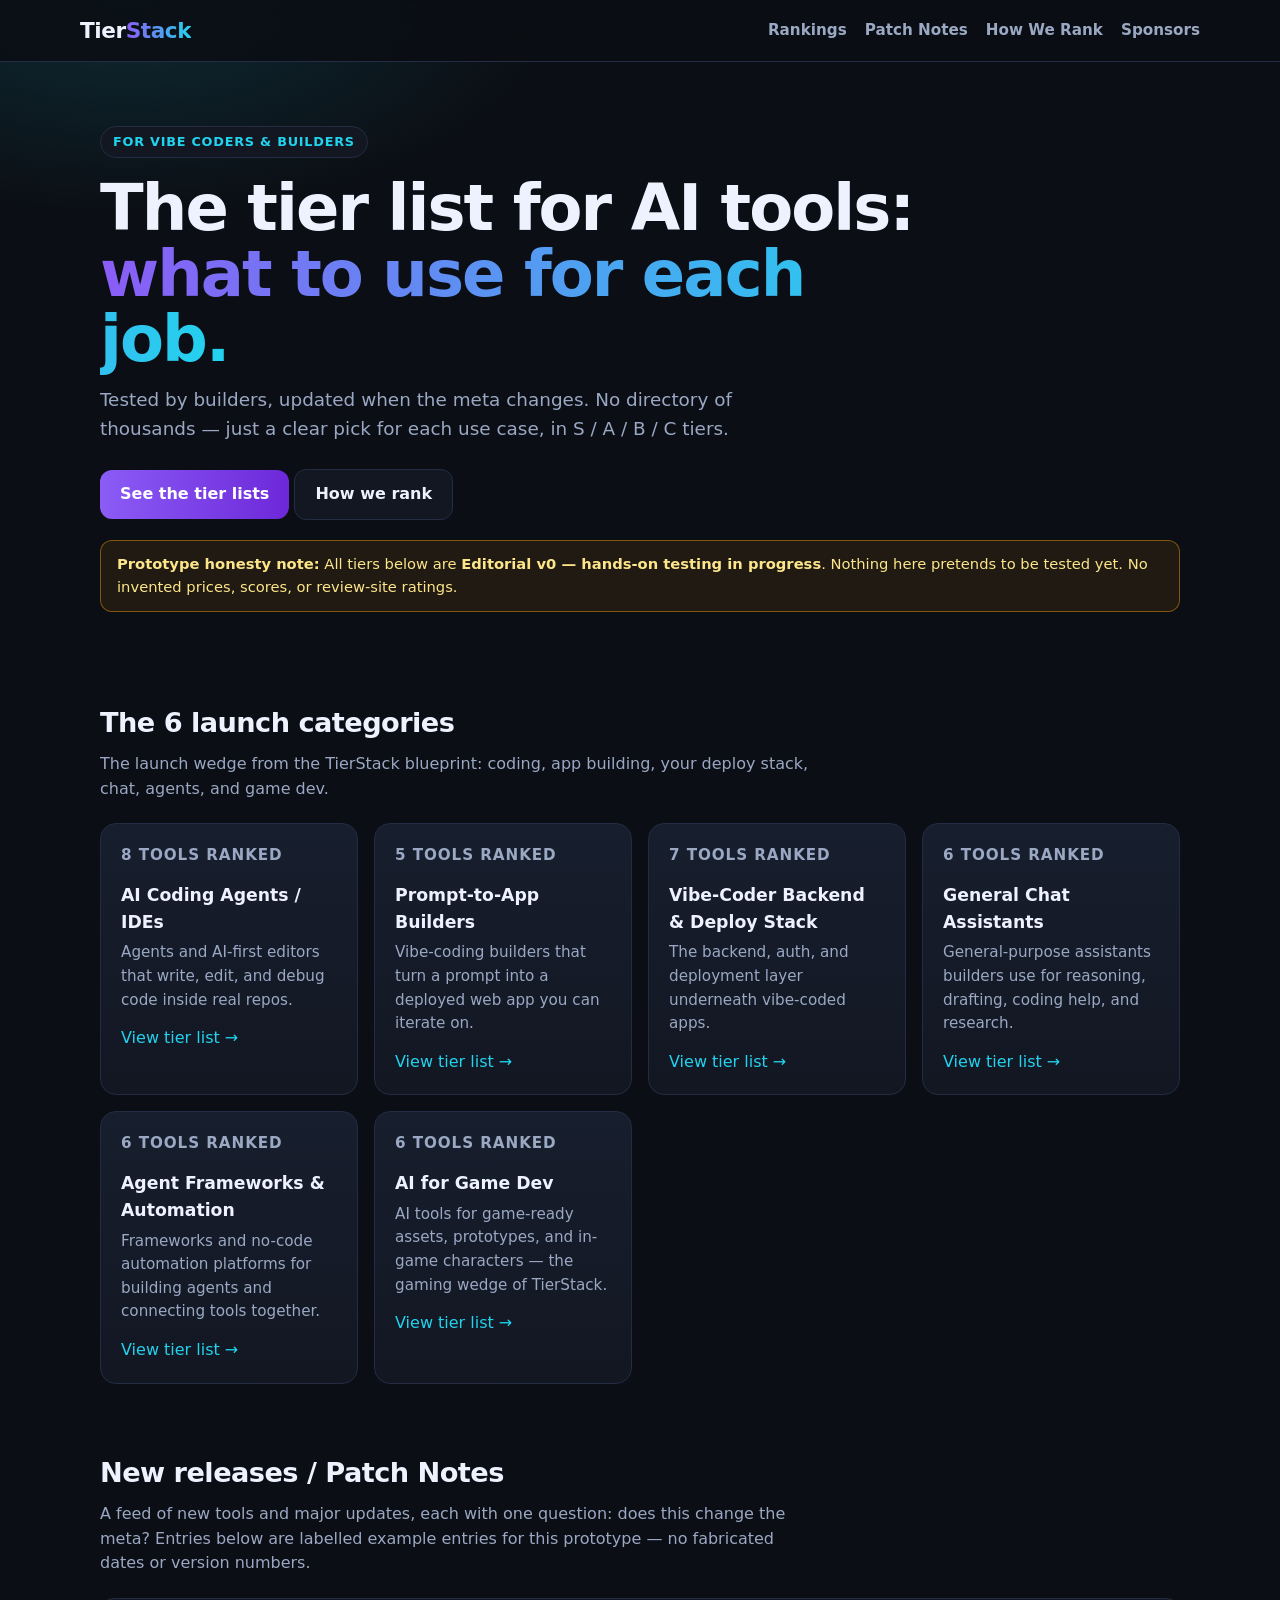
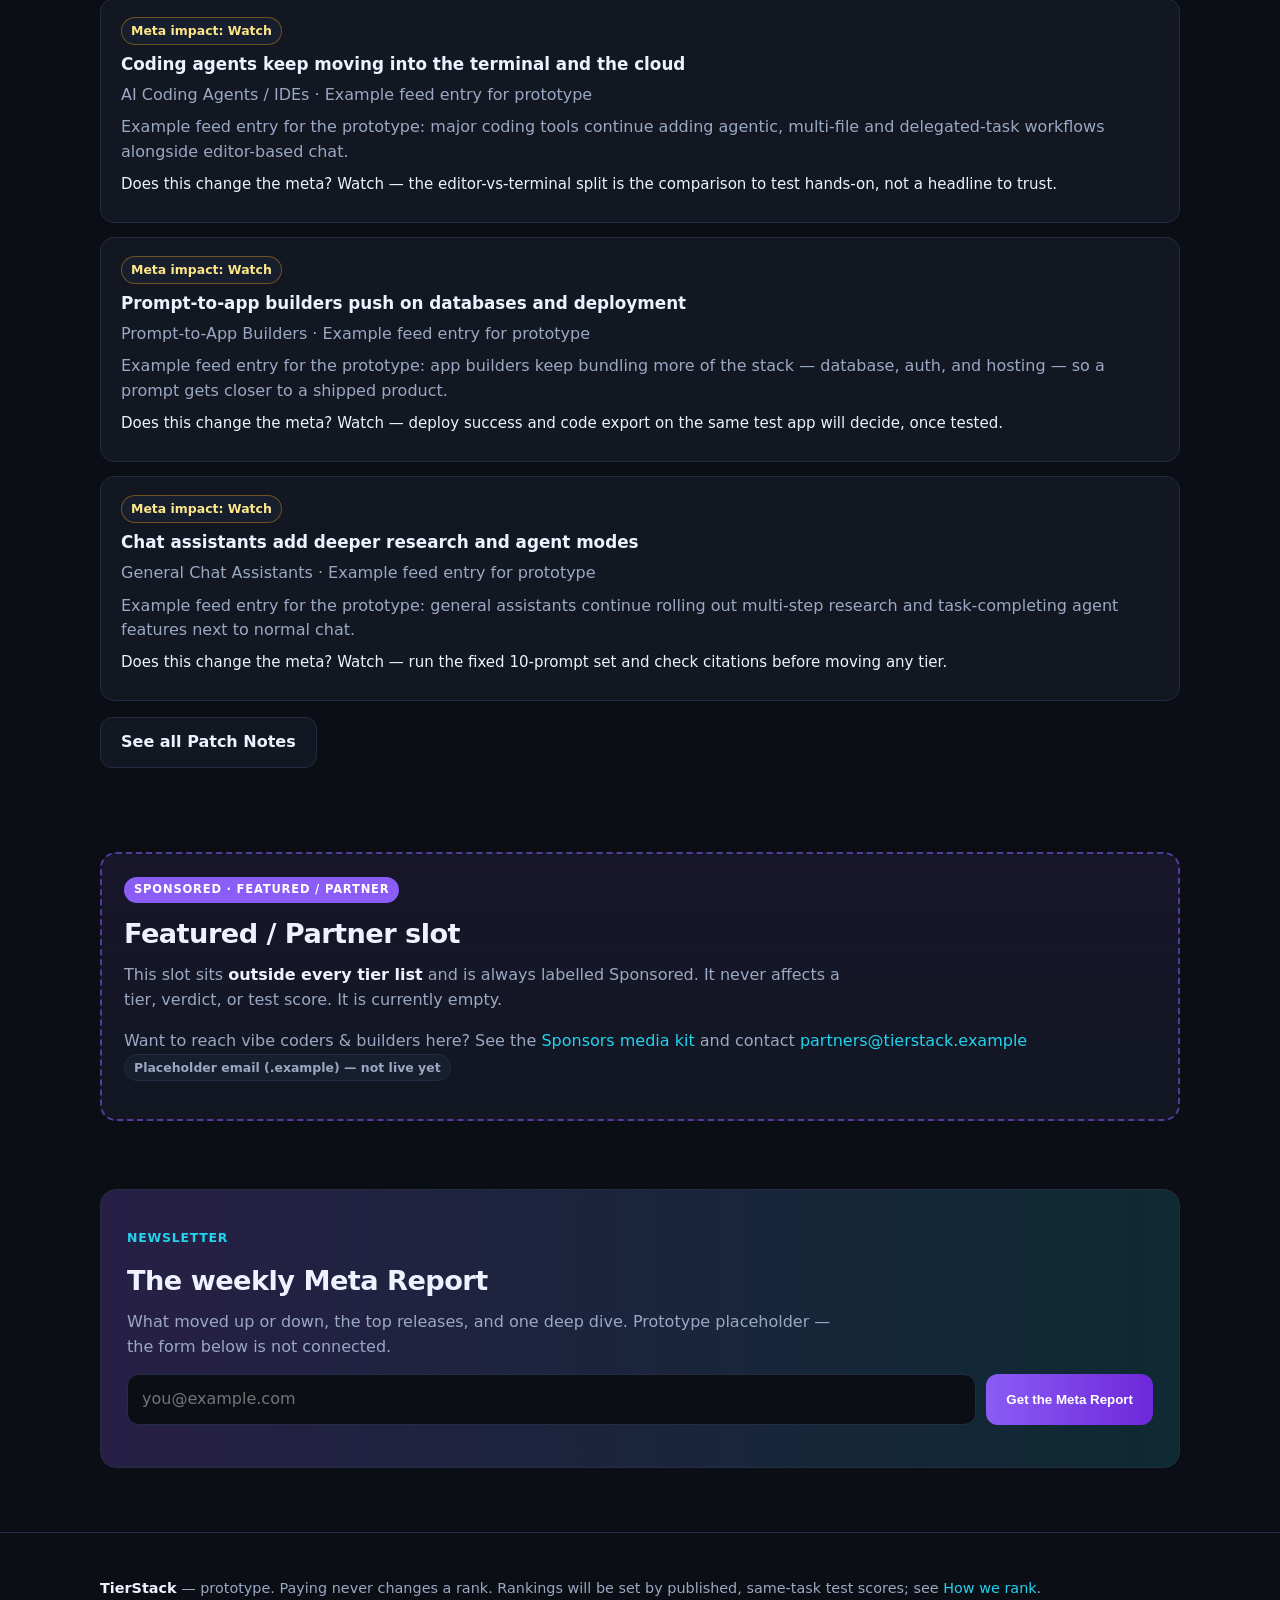
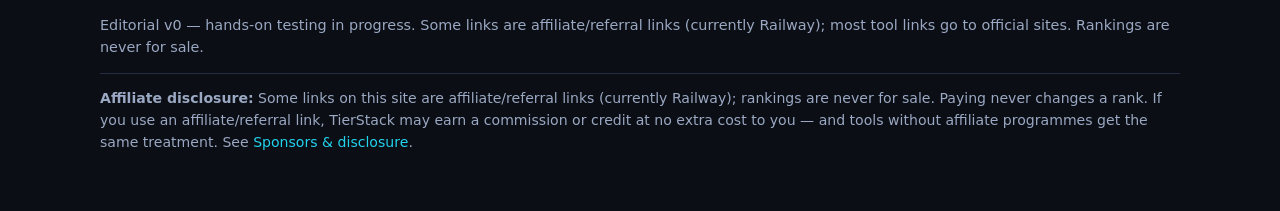
==== index.html @ 03f7ac64 "Publish TierStack site at repo root for GitHub Pages" ====
<!DOCTYPE html>
<html lang="en">
<head>
<meta charset="UTF-8">
<meta name="viewport" content="width=device-width, initial-scale=1.0">
<title>TierStack — The tier list for AI tools</title>
<meta name="description" content="The tier list for AI tools: what to use for each job, tested by builders, updated when the meta changes.">
<link rel="stylesheet" href="styles.css">
</head>
<body>
<header class="site"><div class="wrap nav">
  <a class="logo" href="index.html">Tier<span>Stack</span></a>
  <nav>
    <a href="rankings.html" >Rankings</a>
    <a href="releases.html">Patch Notes</a>
    <a href="how-we-rank.html">How We Rank</a>
    <a href="sponsors.html">Sponsors</a>
  </nav>
</div></header>

<main class="wrap">
  <section class="hero">
    <span class="eyebrow">For vibe coders &amp; builders</span>
    <h1>The tier list for AI tools: <em>what to use for each job.</em></h1>
    <p class="lead">Tested by builders, updated when the meta changes. No directory of thousands — just a clear pick for each use case, in S / A / B / C tiers.</p>
    <a class="btn primary" href="rankings.html">See the tier lists</a>
    <a class="btn ghost" href="how-we-rank.html">How we rank</a>
    <div class="notice"><strong>Prototype honesty note:</strong> All tiers below are <strong>Editorial v0 — hands-on testing in progress</strong>. Nothing here pretends to be tested yet. No invented prices, scores, or review-site ratings.</div>
  </section>

  <section id="categories">
    <h2>The 6 launch categories</h2>
    <p class="sub">The launch wedge from the TierStack blueprint: coding, app building, your deploy stack, chat, agents, and game dev.</p>
    <div class="grid" id="category-grid"></div>
  </section>

  <section id="new">
    <h2>New releases / Patch Notes</h2>
    <p class="sub">A feed of new tools and major updates, each with one question: does this change the meta? Entries below are labelled example entries for this prototype — no fabricated dates or version numbers.</p>
    <div class="feed" id="home-feed"></div>
    <p style="margin-top:16px"><a class="btn ghost" href="releases.html">See all Patch Notes</a></p>
  </section>

  <section id="featured-partner" aria-label="Featured partner">
    <div class="sponsor-slot">
      <span class="sponsor-label">Sponsored &middot; Featured / Partner</span>
      <h2>Featured / Partner slot</h2>
      <p class="sub" style="margin-bottom:12px">This slot sits <strong style="color:var(--text)">outside every tier list</strong> and is always labelled Sponsored. It never affects a tier, verdict, or test score. It is currently empty.</p>
      <p style="color:var(--muted)">Want to reach vibe coders &amp; builders here? See the <a href="sponsors.html">Sponsors media kit</a> and contact <a href="mailto:partners@tierstack.example">partners@tierstack.example</a> <span class="pill">Placeholder email (.example) &mdash; not live yet</span></p>
    </div>
  </section>
  <section>
    <div class="newsletter">
      <p class="kicker">Newsletter</p>
      <h2>The weekly Meta Report</h2>
      <p class="sub" style="margin-bottom:0">What moved up or down, the top releases, and one deep dive. Prototype placeholder — the form below is not connected.</p>
      <form class="newsletter-form">
        <input type="email" placeholder="you@example.com" aria-label="Email address" disabled>
        <button class="btn primary" type="submit">Get the Meta Report</button>
        <p class="form-msg" style="width:100%;color:var(--muted);margin:6px 0 0"></p>
      </form>
    </div>
  </section>
</main>

<footer class="site"><div class="wrap">
  <p><strong style="color:var(--text)">TierStack</strong> — prototype. Paying never changes a rank. Rankings will be set by published, same-task test scores; see <a href="how-we-rank.html">How we rank</a>.</p>
  <p>Editorial v0 — hands-on testing in progress. Some links are affiliate/referral links (currently Railway); most tool links go to official sites. Rankings are never for sale.</p>
  <p class="disclosure"><strong>Affiliate disclosure:</strong> Some links on this site are affiliate/referral links (currently Railway); rankings are never for sale. Paying never changes a rank. If you use an affiliate/referral link, TierStack may earn a commission or credit at no extra cost to you &mdash; and tools without affiliate programmes get the same treatment. See <a href="sponsors.html">Sponsors &amp; disclosure</a>.</p>
</div></footer>
<script src="data.js"></script>
<script src="app.js"></script>
</body>
</html>
---- styles.css ----
:root{
  --bg:#0b0e14; --panel:#121722; --panel2:#171e2d; --line:#232c42;
  --text:#eef2ff; --muted:#9aa8c3; --accent:#8b5cf6; --accent2:#22d3ee;
  --s:#f59e0b; --a:#a78bfa; --b:#38bdf8; --c:#64748b;
  --radius:16px;
}
*{box-sizing:border-box}
html{scroll-behavior:smooth}
body{margin:0;font-family:Inter,system-ui,-apple-system,"Segoe UI",Roboto,sans-serif;background:radial-gradient(1000px 500px at 80% -10%,rgba(139,92,246,.25),transparent 60%),radial-gradient(800px 400px at 10% 0,rgba(34,211,238,.14),transparent 55%),var(--bg);color:var(--text);line-height:1.55}
a{color:var(--accent2);text-decoration:none}
a:hover{text-decoration:underline}
.wrap{max-width:1120px;margin:0 auto;padding:0 20px}
header.site{position:sticky;top:0;z-index:20;background:rgba(11,14,20,.88);backdrop-filter:blur(10px);border-bottom:1px solid var(--line)}
.nav{display:flex;align-items:center;justify-content:space-between;gap:16px;padding:14px 0;flex-wrap:wrap}
.logo{font-weight:900;letter-spacing:-.02em;font-size:1.35rem;color:var(--text)}
.logo span{background:linear-gradient(90deg,var(--accent),var(--accent2));-webkit-background-clip:text;background-clip:text;color:transparent}
.nav nav{display:flex;gap:18px;flex-wrap:wrap}
.nav nav a{color:var(--muted);font-weight:600;font-size:.95rem}
.nav nav a:hover,.nav nav a.active{color:var(--text);text-decoration:none}
.hero{padding:64px 0 36px;text-align:left}
.eyebrow{display:inline-block;border:1px solid var(--line);background:var(--panel);color:var(--accent2);padding:5px 12px;border-radius:999px;font-size:.8rem;font-weight:700;letter-spacing:.06em;text-transform:uppercase}
.hero h1{font-size:clamp(2.2rem,5.5vw,4rem);line-height:1.02;letter-spacing:-.03em;margin:18px 0 14px;max-width:820px}
.hero h1 em{font-style:normal;background:linear-gradient(90deg,var(--accent),var(--accent2));-webkit-background-clip:text;background-clip:text;color:transparent}
.hero p.lead{color:var(--muted);font-size:1.15rem;max-width:680px;margin:0 0 26px}
.btn{display:inline-block;padding:12px 20px;border-radius:12px;font-weight:800;border:1px solid var(--line)}
.btn.primary{background:linear-gradient(90deg,var(--accent),#6d28d9);color:#fff;border:none}
.btn.ghost{background:var(--panel);color:var(--text)}
.btn:hover{text-decoration:none;filter:brightness(1.08)}
.notice{border:1px solid rgba(245,158,11,.45);background:rgba(245,158,11,.09);color:#fde68a;border-radius:12px;padding:12px 16px;font-size:.92rem;margin:20px 0}
section{padding:34px 0}
h2{font-size:1.7rem;letter-spacing:-.02em;margin:0 0 8px}
.sub{color:var(--muted);margin:0 0 22px;max-width:720px}
.grid{display:grid;grid-template-columns:repeat(auto-fit,minmax(240px,1fr));gap:16px}
.card{background:linear-gradient(180deg,var(--panel2),var(--panel));border:1px solid var(--line);border-radius:var(--radius);padding:20px}
.card h3{margin:0 0 6px;font-size:1.08rem}
.card p{color:var(--muted);margin:0 0 14px;font-size:.95rem}
.card .meta{font-size:.82rem;color:var(--muted)}
.tier-board{display:grid;gap:14px}
.tier-row{display:grid;grid-template-columns:64px 1fr;gap:14px;align-items:start}
.tier-badge{display:flex;align-items:center;justify-content:center;width:56px;height:56px;border-radius:14px;font-size:1.5rem;font-weight:900;color:#0b0e14}
.tier-S{background:var(--s)} .tier-A{background:var(--a)} .tier-B{background:var(--b)} .tier-C{background:var(--c);color:#fff}
.tier-tools{display:grid;grid-template-columns:repeat(auto-fit,minmax(230px,1fr));gap:12px}
.tool{background:var(--panel);border:1px solid var(--line);border-radius:14px;padding:16px}
.tool h4{margin:0 0 4px;font-size:1rem}
.tool h4 a{color:var(--text)}
.tool .best{color:var(--accent2);font-size:.85rem;font-weight:700;margin:0 0 6px}
.tool .verdict{color:var(--muted);font-size:.92rem;margin:0 0 12px}
.tool label{font-size:.82rem;color:var(--muted);display:flex;gap:6px;align-items:center;cursor:pointer}
.pill{display:inline-block;padding:3px 9px;border-radius:999px;border:1px solid var(--line);background:var(--panel2);color:var(--muted);font-size:.78rem;font-weight:700}
.pill.watch{color:#fde68a;border-color:rgba(245,158,11,.4)}
.tabs{display:flex;gap:10px;flex-wrap:wrap;margin:0 0 22px}
.tab{padding:9px 14px;border-radius:999px;border:1px solid var(--line);background:var(--panel);color:var(--muted);font-weight:700;cursor:pointer;font:inherit;font-size:.9rem}
.tab[aria-selected="true"]{background:linear-gradient(90deg,var(--accent),#6d28d9);color:#fff;border-color:transparent}
.feed{display:grid;gap:14px}
.feed-item{background:var(--panel);border:1px solid var(--line);border-radius:14px;padding:18px 20px}
.feed-item h3{margin:6px 0 6px;font-size:1.05rem}
.feed-item p{color:var(--muted);margin:0 0 8px}
.feed-item .take{color:var(--text);font-size:.94rem}
.compare-box{background:var(--panel);border:1px solid var(--line);border-radius:var(--radius);padding:20px;margin-top:22px;overflow-x:auto}
table.compare{width:100%;border-collapse:collapse;min-width:520px}
table.compare th,table.compare td{border-bottom:1px solid var(--line);padding:10px;text-align:left;vertical-align:top}
table.compare th{color:var(--muted);font-size:.85rem;text-transform:uppercase;letter-spacing:.05em}
.newsletter{background:linear-gradient(90deg,rgba(139,92,246,.22),rgba(34,211,238,.14));border:1px solid var(--line);border-radius:var(--radius);padding:26px}
.newsletter form{display:flex;gap:10px;flex-wrap:wrap;margin-top:14px}
.newsletter input{flex:1;min-width:220px;padding:12px 14px;border-radius:12px;border:1px solid var(--line);background:#0b0e14;color:var(--text);font:inherit}
.criteria{display:grid;grid-template-columns:repeat(auto-fit,minmax(260px,1fr));gap:16px}
.weight{font-size:2rem;font-weight:900;color:var(--accent2)}
footer.site{border-top:1px solid var(--line);padding:30px 0 44px;color:var(--muted);font-size:.9rem;margin-top:30px}
.kicker{color:var(--accent2);font-weight:800;letter-spacing:.06em;text-transform:uppercase;font-size:.78rem}
@media(max-width:640px){.tier-row{grid-template-columns:48px 1fr}.tier-badge{width:44px;height:44px;font-size:1.2rem}.hero{padding:42px 0 24px}}

.sponsor-slot{border:2px dashed rgba(139,92,246,.55);background:linear-gradient(180deg,rgba(139,92,246,.10),var(--panel));border-radius:var(--radius);padding:22px;position:relative}
.sponsor-label{display:inline-block;background:var(--accent);color:#fff;font-size:.72rem;font-weight:900;letter-spacing:.07em;text-transform:uppercase;padding:4px 10px;border-radius:999px;margin-bottom:10px}
.disclosure{border-top:1px solid var(--line);padding-top:14px;margin-top:14px;font-size:.88rem}
.table-wrap{overflow-x:auto}
table.kit{width:100%;border-collapse:collapse;min-width:520px}
table.kit th,table.kit td{border-bottom:1px solid var(--line);padding:10px;text-align:left;vertical-align:top}
table.kit th{color:var(--muted);font-size:.85rem;text-transform:uppercase;letter-spacing:.05em}
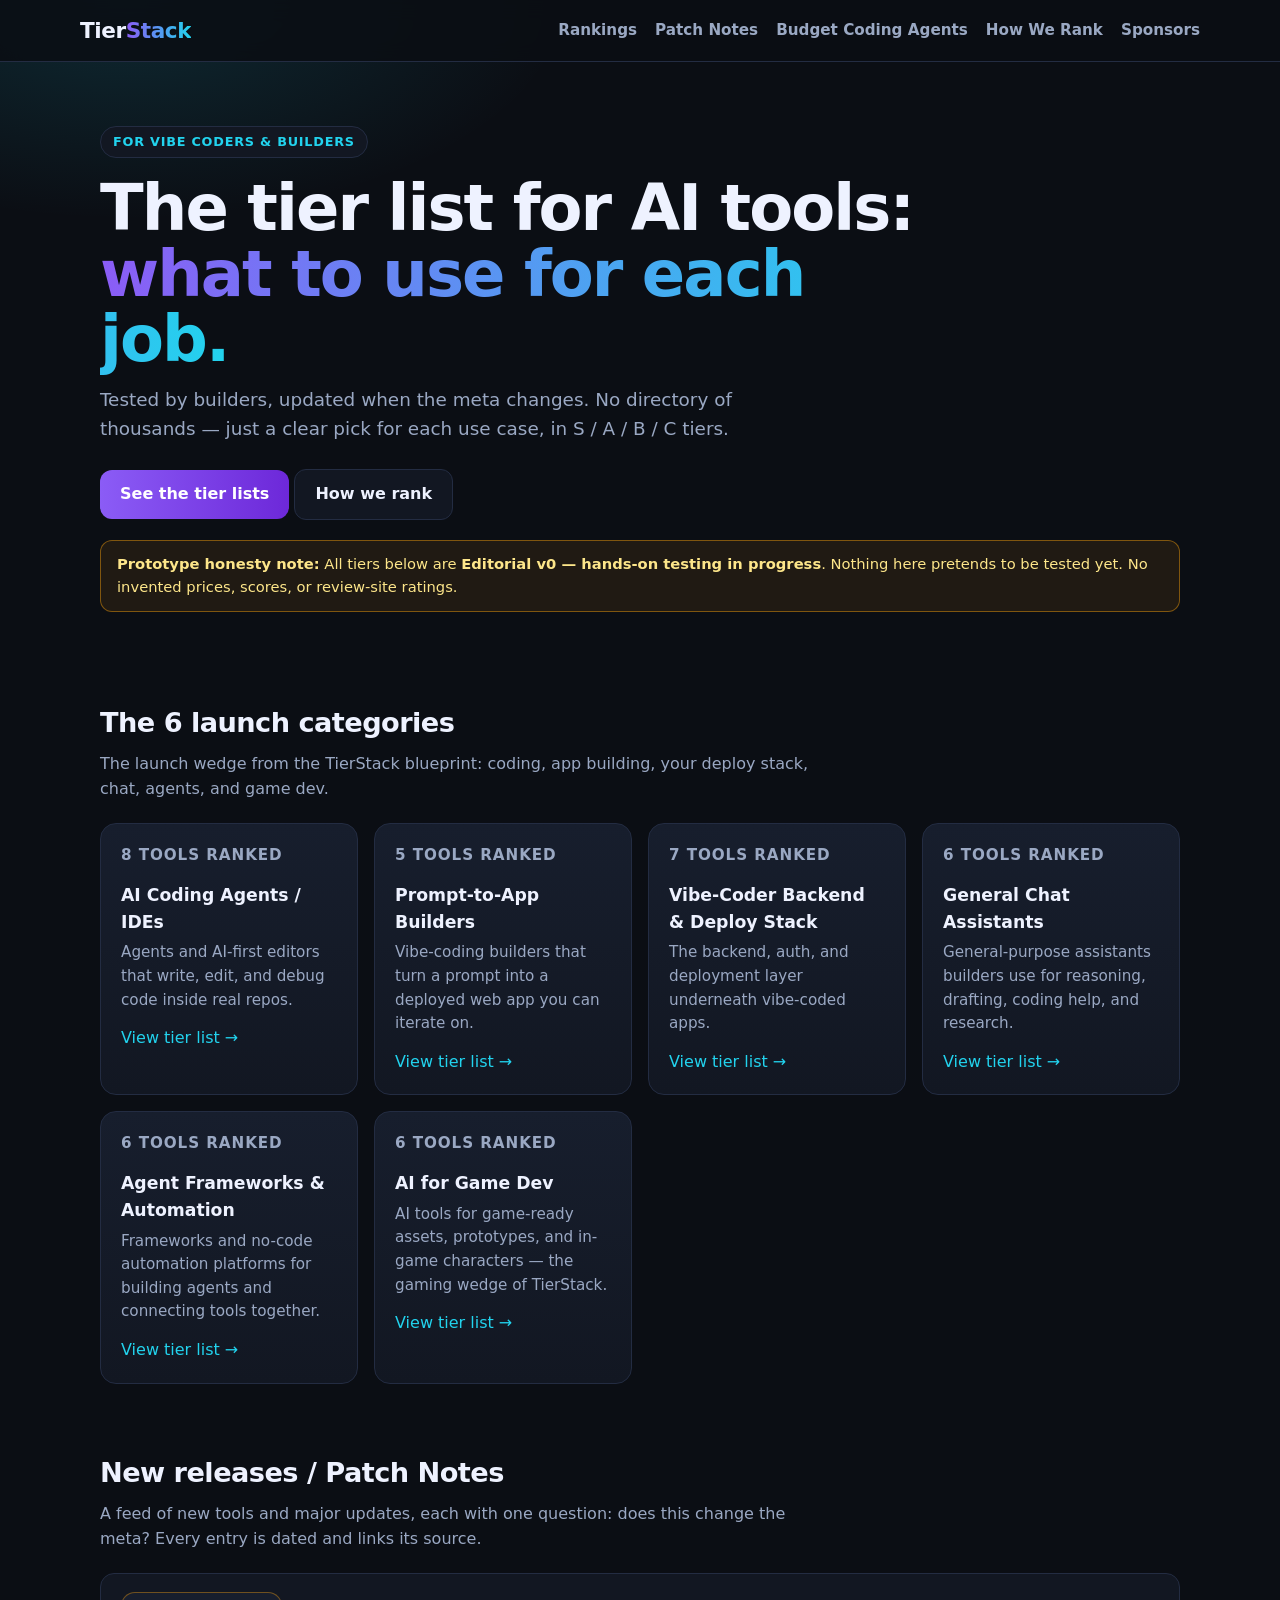
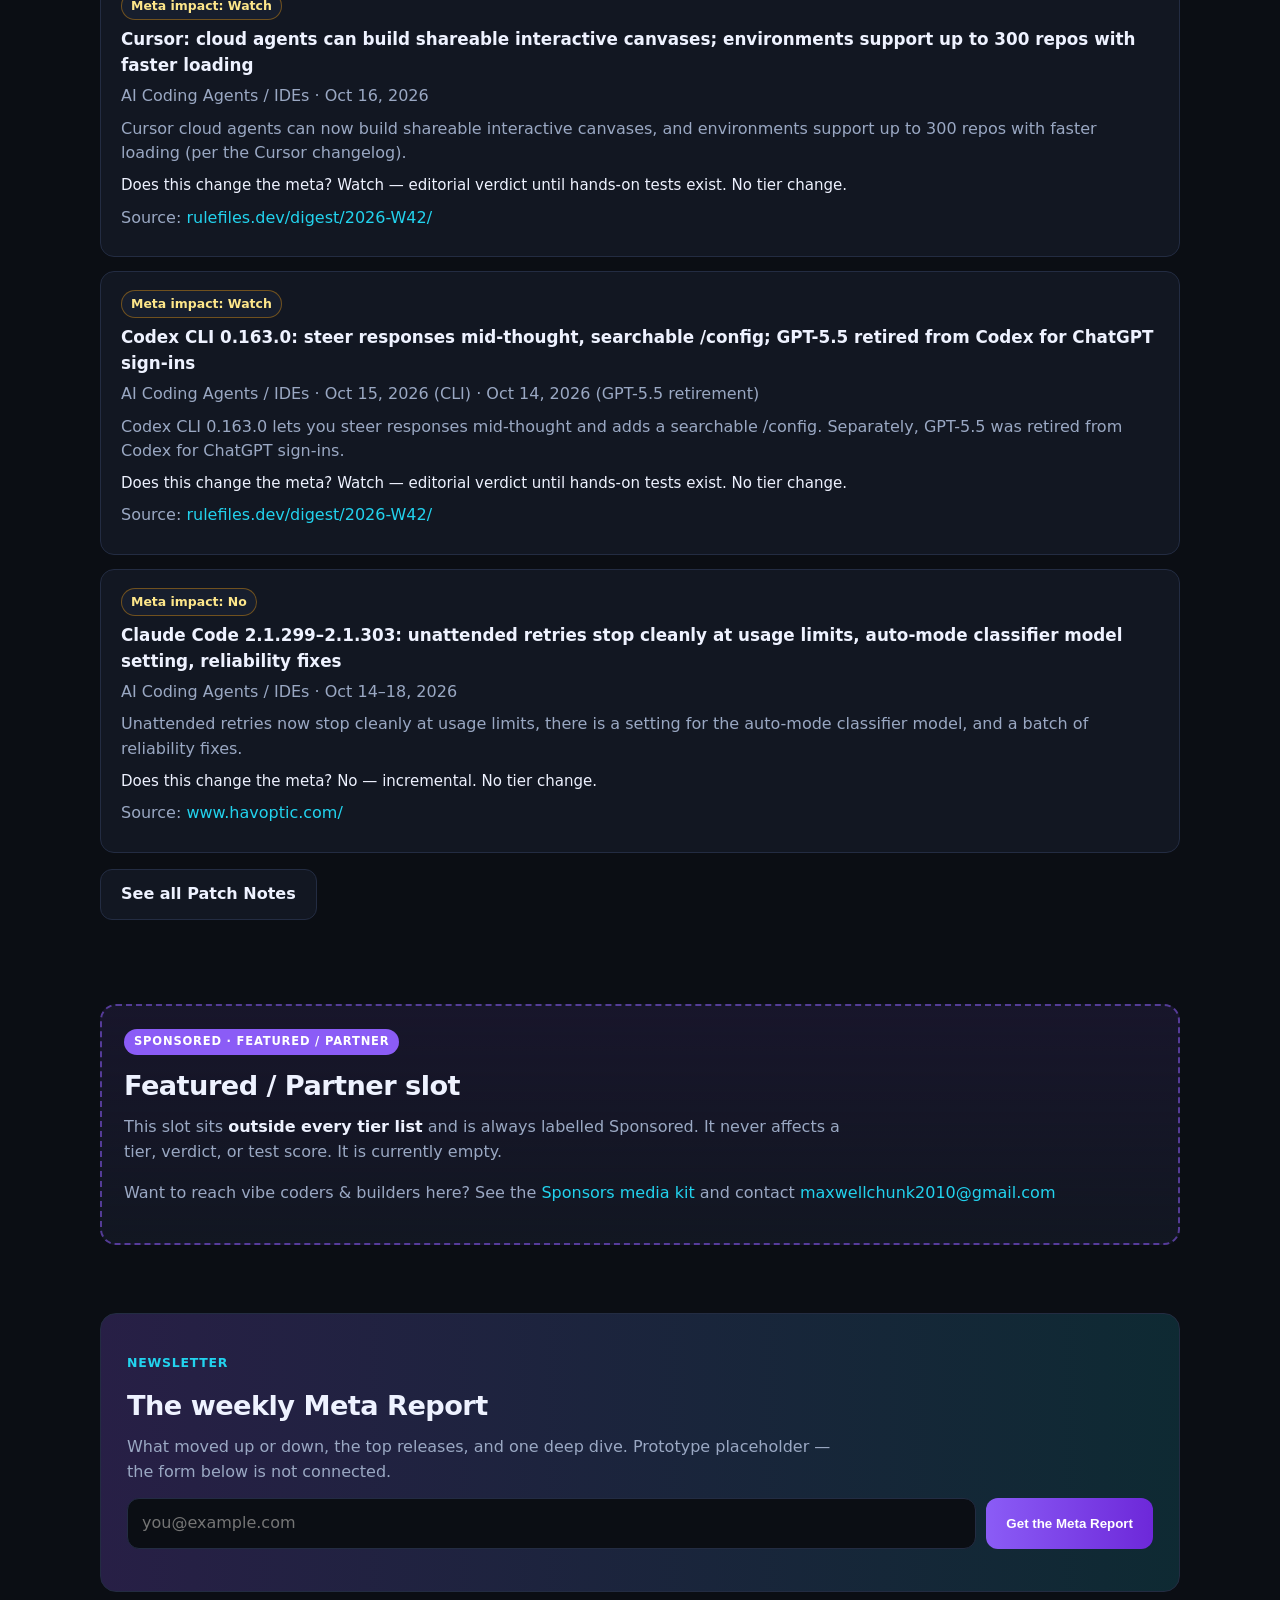
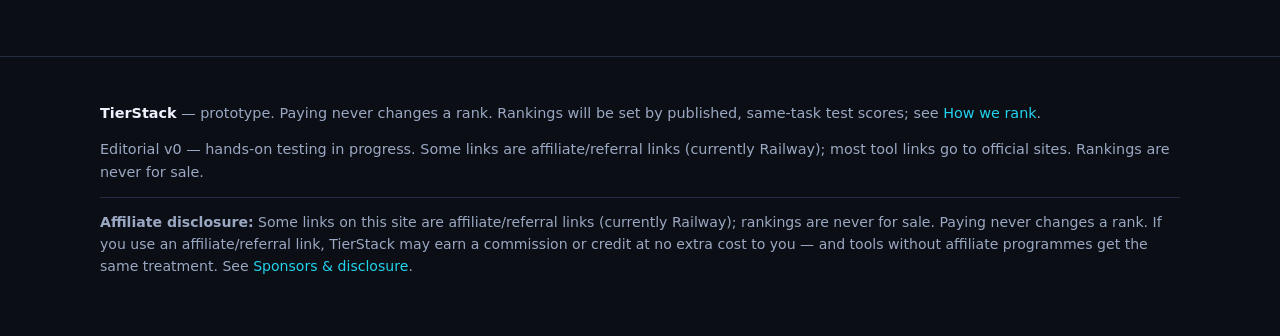
==== commit 5268c7a4: "Publish 8 sourced Patch Notes, set contact inbox, add budget coding agents guide, update sitemap/llm" ====
--- a/index.html
+++ b/index.html
@@ -5,6 +5,14 @@
 <meta name="viewport" content="width=device-width, initial-scale=1.0">
 <title>TierStack — The tier list for AI tools</title>
 <meta name="description" content="The tier list for AI tools: what to use for each job, tested by builders, updated when the meta changes.">
+<link rel="canonical" href="https://maxwellchunk2010-droid.github.io/tierstack/">
+<meta property="og:type" content="website">
+<meta property="og:title" content="TierStack — The tier list for AI tools">
+<meta property="og:description" content="The tier list for AI tools: what to use for each job, tested by builders, updated when the meta changes.">
+<meta property="og:url" content="https://maxwellchunk2010-droid.github.io/tierstack/">
+<script type="application/ld+json">
+{"@context":"https://schema.org","@type":"WebSite","name":"TierStack","url":"https://maxwellchunk2010-droid.github.io/tierstack/","description":"The tier list for AI tools: what to use for each job, tested by builders, updated when the meta changes."}
+</script>
 <link rel="stylesheet" href="styles.css">
 </head>
 <body>
@@ -13,6 +21,7 @@
   <nav>
     <a href="rankings.html" >Rankings</a>
     <a href="releases.html">Patch Notes</a>
+    <a href="coding-agents-budget.html">Budget Coding Agents</a>
     <a href="how-we-rank.html">How We Rank</a>
     <a href="sponsors.html">Sponsors</a>
   </nav>
@@ -36,7 +45,7 @@
 
   <section id="new">
     <h2>New releases / Patch Notes</h2>
-    <p class="sub">A feed of new tools and major updates, each with one question: does this change the meta? Entries below are labelled example entries for this prototype — no fabricated dates or version numbers.</p>
+    <p class="sub">A feed of new tools and major updates, each with one question: does this change the meta? Every entry is dated and links its source.</p>
     <div class="feed" id="home-feed"></div>
     <p style="margin-top:16px"><a class="btn ghost" href="releases.html">See all Patch Notes</a></p>
   </section>
@@ -46,7 +55,7 @@
       <span class="sponsor-label">Sponsored &middot; Featured / Partner</span>
       <h2>Featured / Partner slot</h2>
       <p class="sub" style="margin-bottom:12px">This slot sits <strong style="color:var(--text)">outside every tier list</strong> and is always labelled Sponsored. It never affects a tier, verdict, or test score. It is currently empty.</p>
-      <p style="color:var(--muted)">Want to reach vibe coders &amp; builders here? See the <a href="sponsors.html">Sponsors media kit</a> and contact <a href="mailto:partners@tierstack.example">partners@tierstack.example</a> <span class="pill">Placeholder email (.example) &mdash; not live yet</span></p>
+      <p style="color:var(--muted)">Want to reach vibe coders &amp; builders here? See the <a href="sponsors.html">Sponsors media kit</a> and contact <a href="mailto:maxwellchunk2010@gmail.com">maxwellchunk2010@gmail.com</a></p>
     </div>
   </section>
   <section>
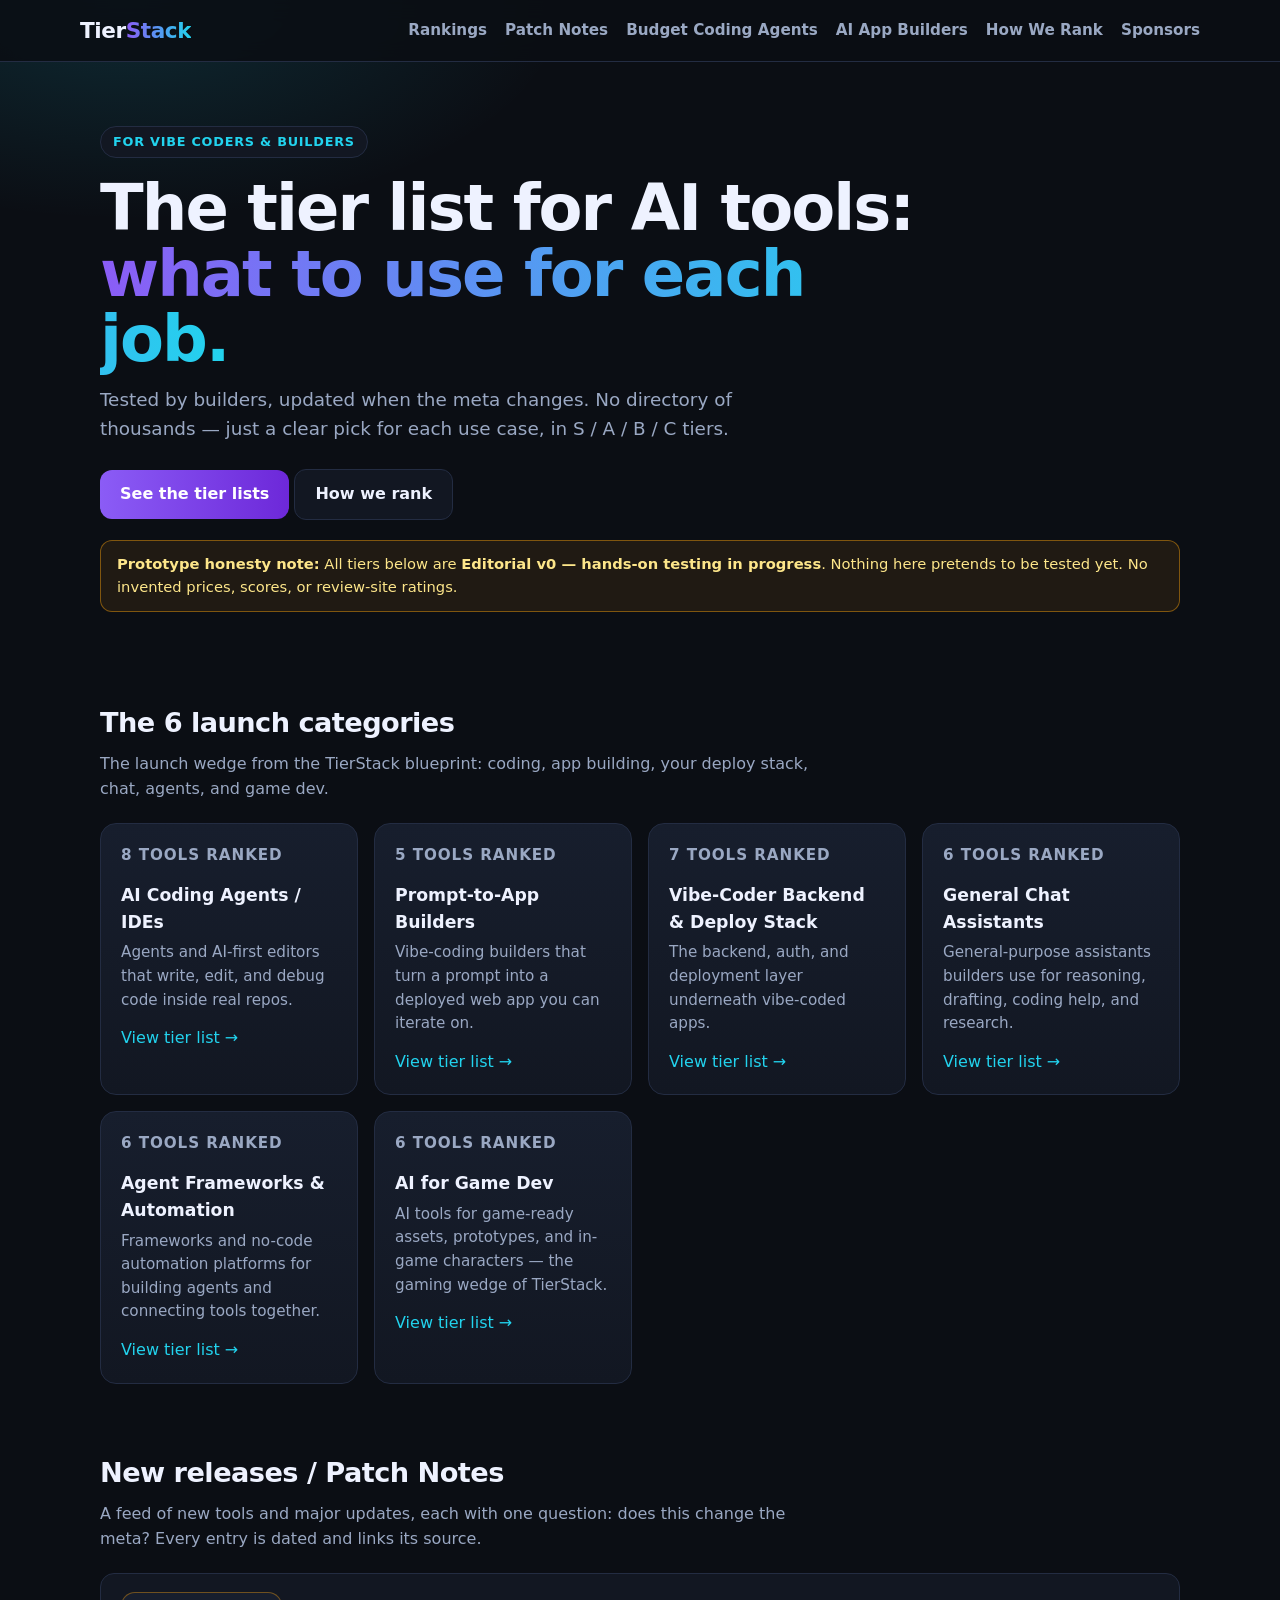
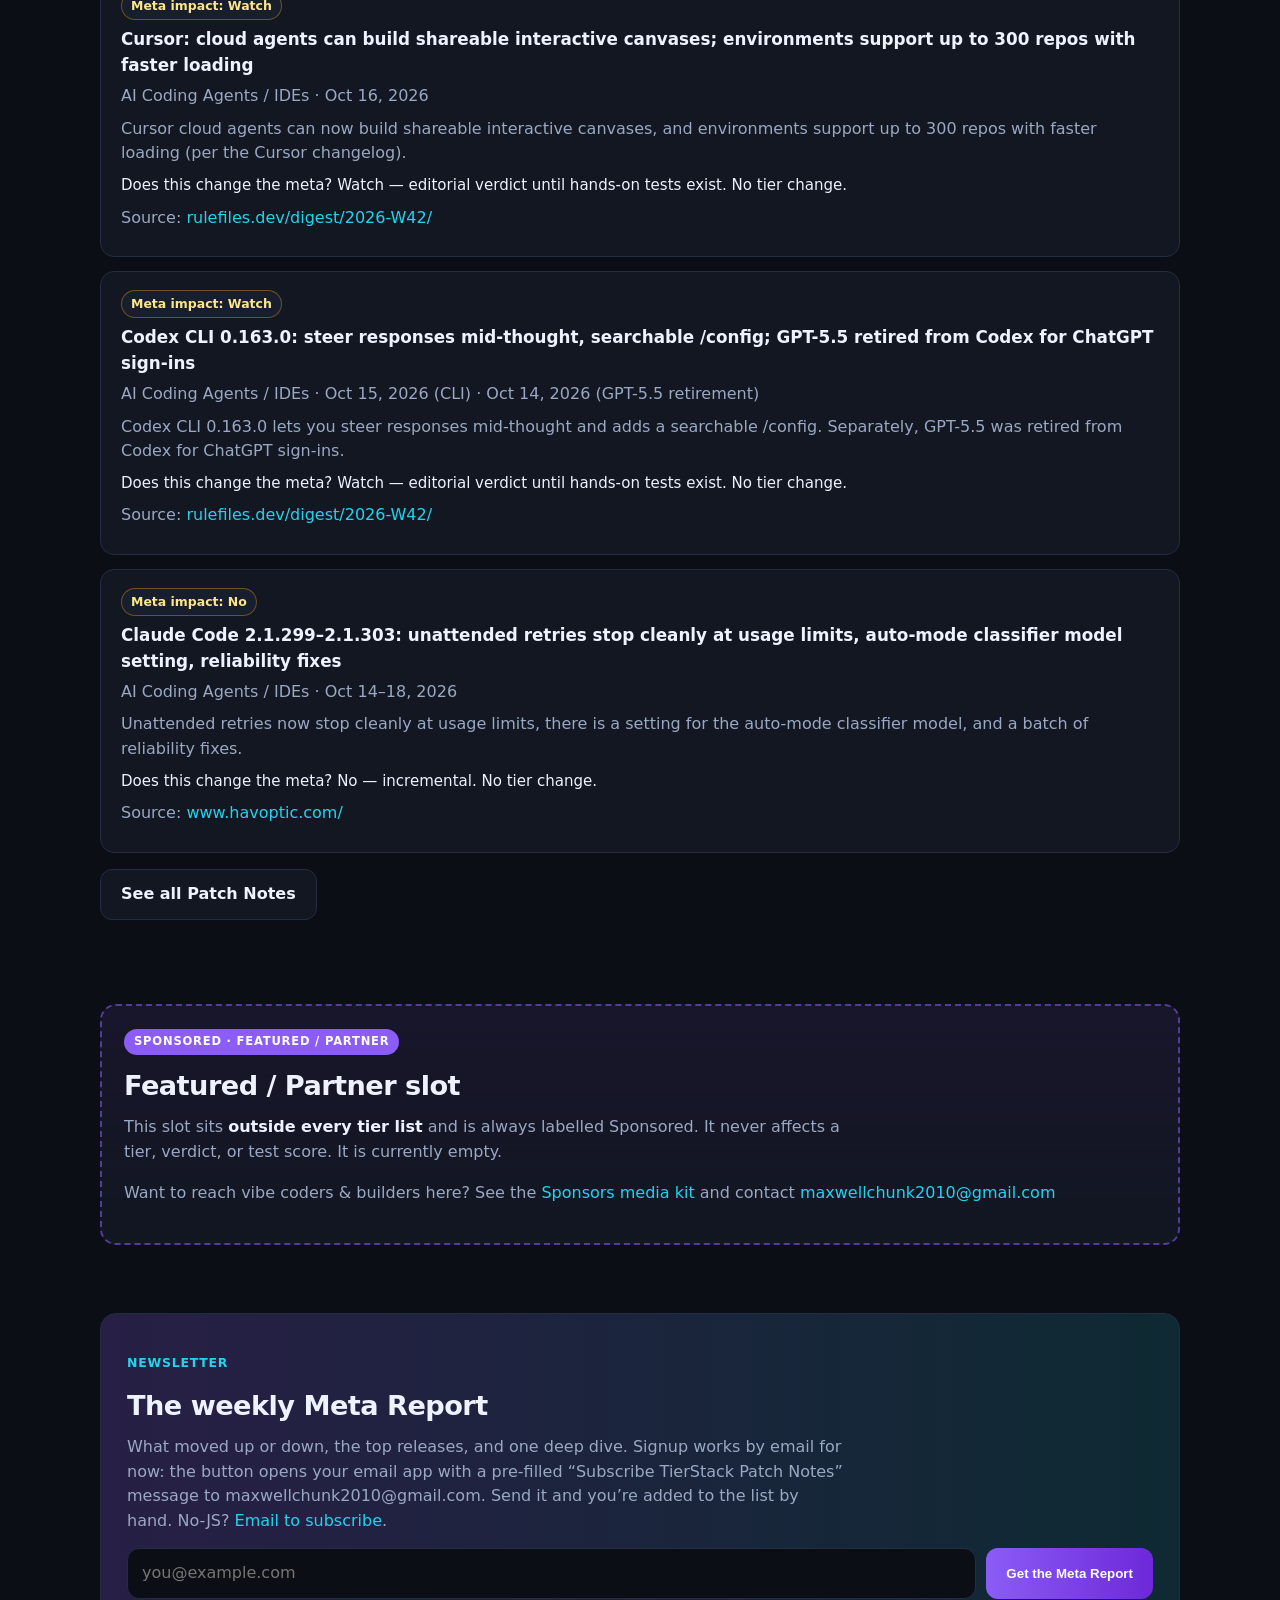
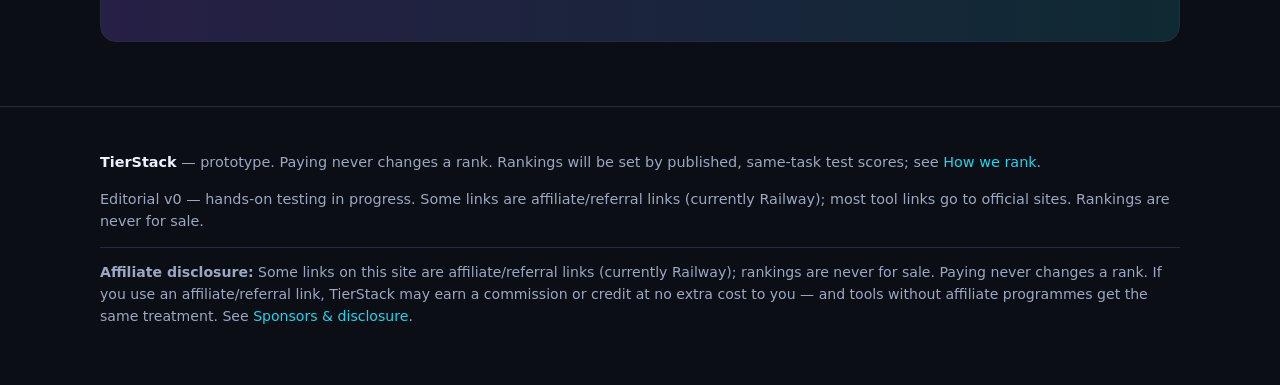
==== commit 836925e6: "Add best AI app builder guide, keyless mailto newsletter signup, nav/sitemap/llms.txt updates" ====
--- a/index.html
+++ b/index.html
@@ -22,6 +22,7 @@
     <a href="rankings.html" >Rankings</a>
     <a href="releases.html">Patch Notes</a>
     <a href="coding-agents-budget.html">Budget Coding Agents</a>
+    <a href="best-ai-app-builder.html">AI App Builders</a>
     <a href="how-we-rank.html">How We Rank</a>
     <a href="sponsors.html">Sponsors</a>
   </nav>
@@ -62,9 +63,9 @@
     <div class="newsletter">
       <p class="kicker">Newsletter</p>
       <h2>The weekly Meta Report</h2>
-      <p class="sub" style="margin-bottom:0">What moved up or down, the top releases, and one deep dive. Prototype placeholder — the form below is not connected.</p>
-      <form class="newsletter-form">
-        <input type="email" placeholder="you@example.com" aria-label="Email address" disabled>
+      <p class="sub" style="margin-bottom:0">What moved up or down, the top releases, and one deep dive. Signup works by email for now: the button opens your email app with a pre-filled &ldquo;Subscribe TierStack Patch Notes&rdquo; message to maxwellchunk2010@gmail.com. Send it and you&rsquo;re added to the list by hand. No-JS? <a href="mailto:maxwellchunk2010@gmail.com?subject=Subscribe%20TierStack%20Patch%20Notes">Email to subscribe</a>.</p>
+      <form class="newsletter-form" action="mailto:maxwellchunk2010@gmail.com?subject=Subscribe%20TierStack%20Patch%20Notes" method="get">
+        <input type="email" placeholder="you@example.com" aria-label="Email address" name="email" required>
         <button class="btn primary" type="submit">Get the Meta Report</button>
         <p class="form-msg" style="width:100%;color:var(--muted);margin:6px 0 0"></p>
       </form>
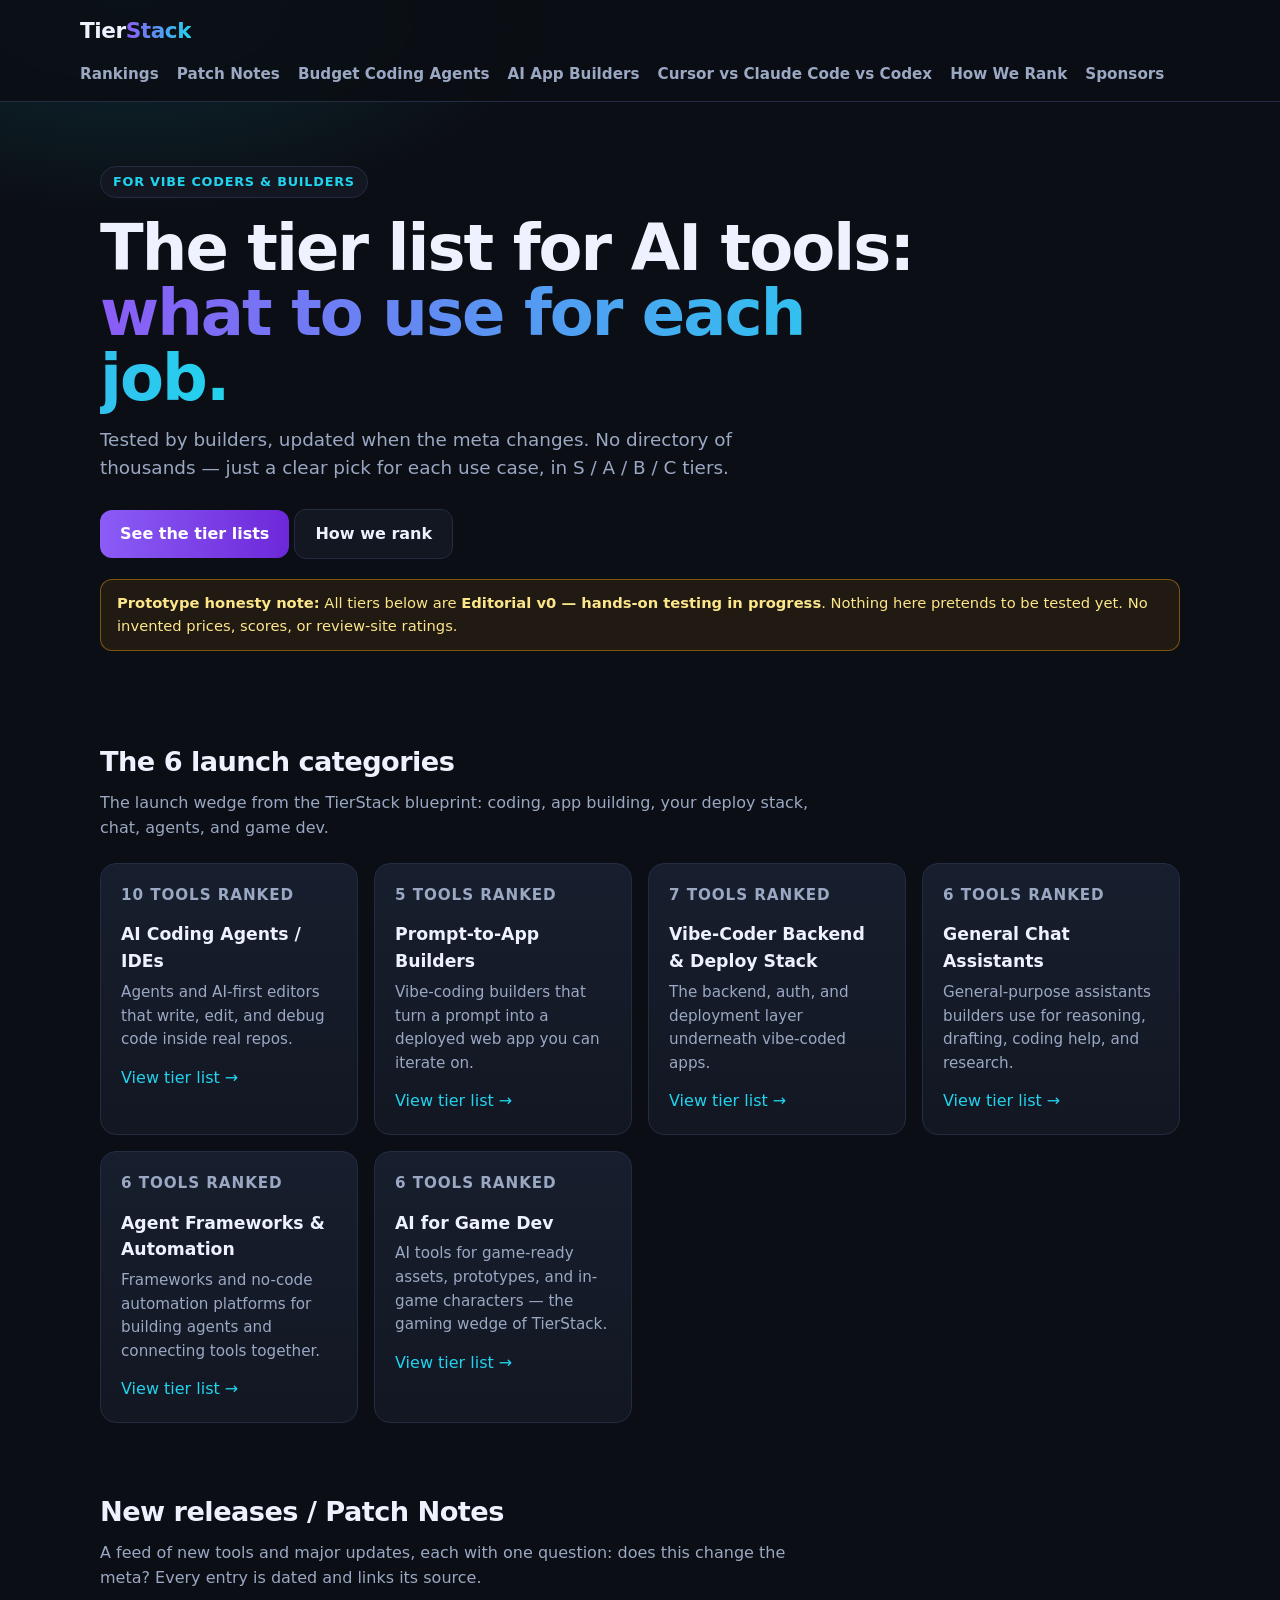
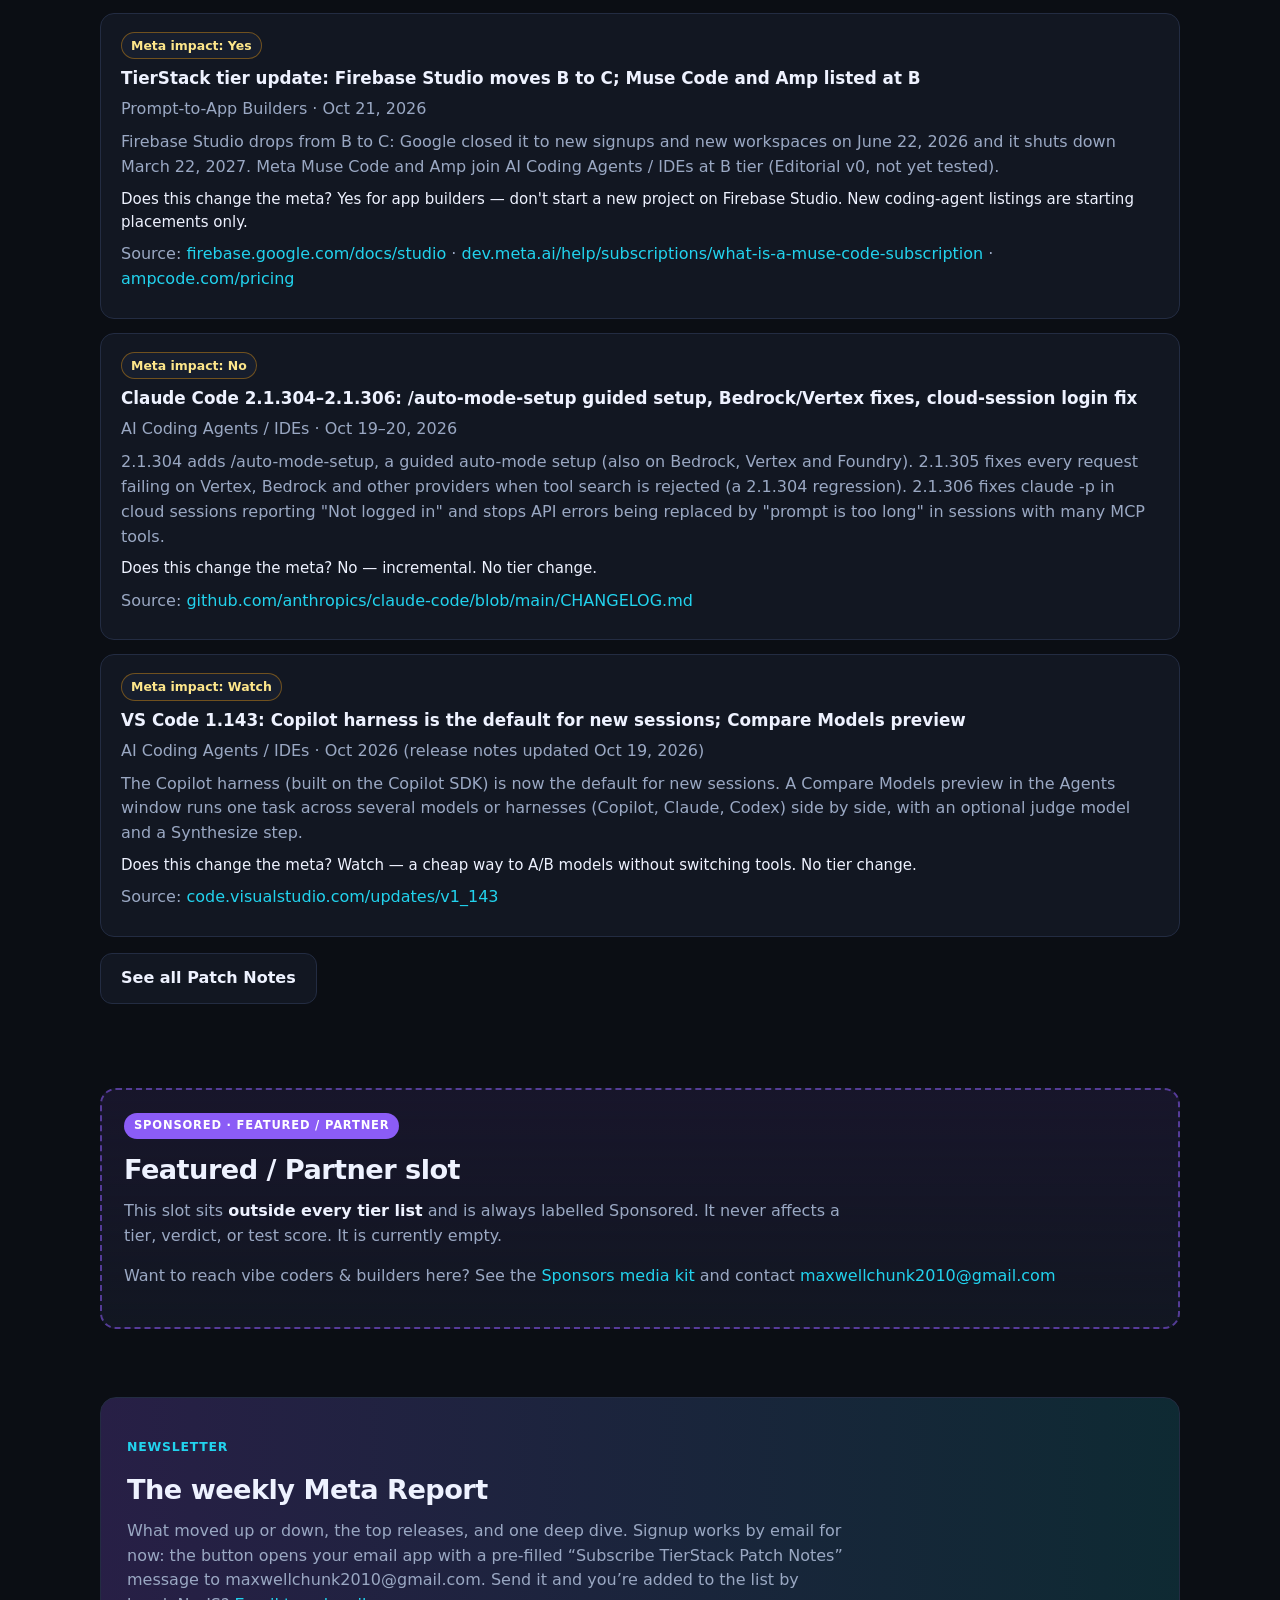
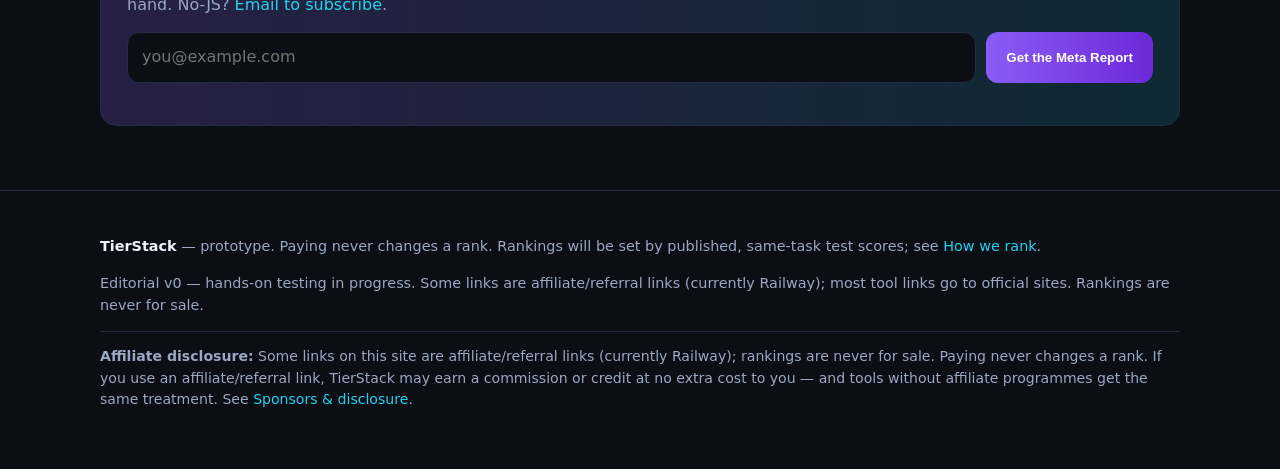
==== commit 03963cff: "Firebase Studio B->C; add Muse Code and Amp (B, Editorial v0); publish 7 sourced Patch Notes; add Cu" ====
--- a/index.html
+++ b/index.html
@@ -23,6 +23,7 @@
     <a href="releases.html">Patch Notes</a>
     <a href="coding-agents-budget.html">Budget Coding Agents</a>
     <a href="best-ai-app-builder.html">AI App Builders</a>
+    <a href="cursor-vs-claude-code-vs-codex.html">Cursor vs Claude Code vs Codex</a>
     <a href="how-we-rank.html">How We Rank</a>
     <a href="sponsors.html">Sponsors</a>
   </nav>
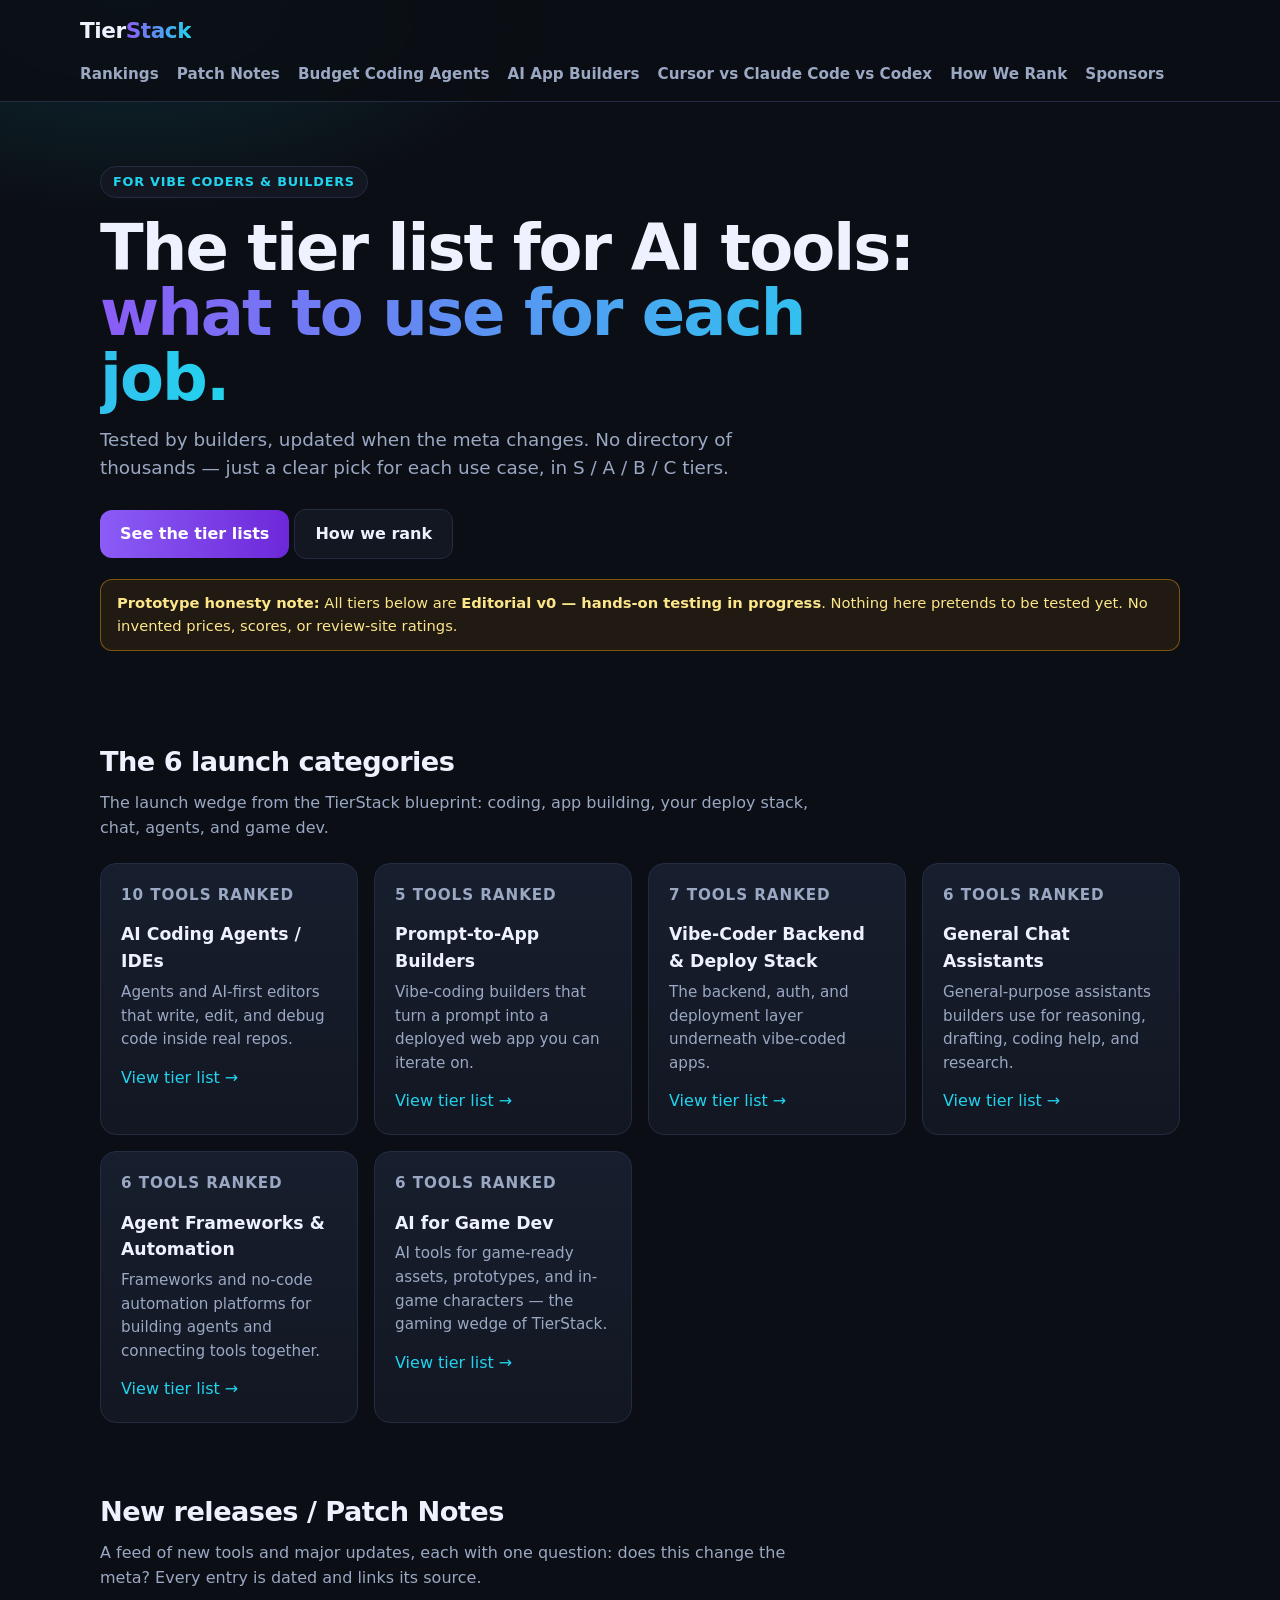
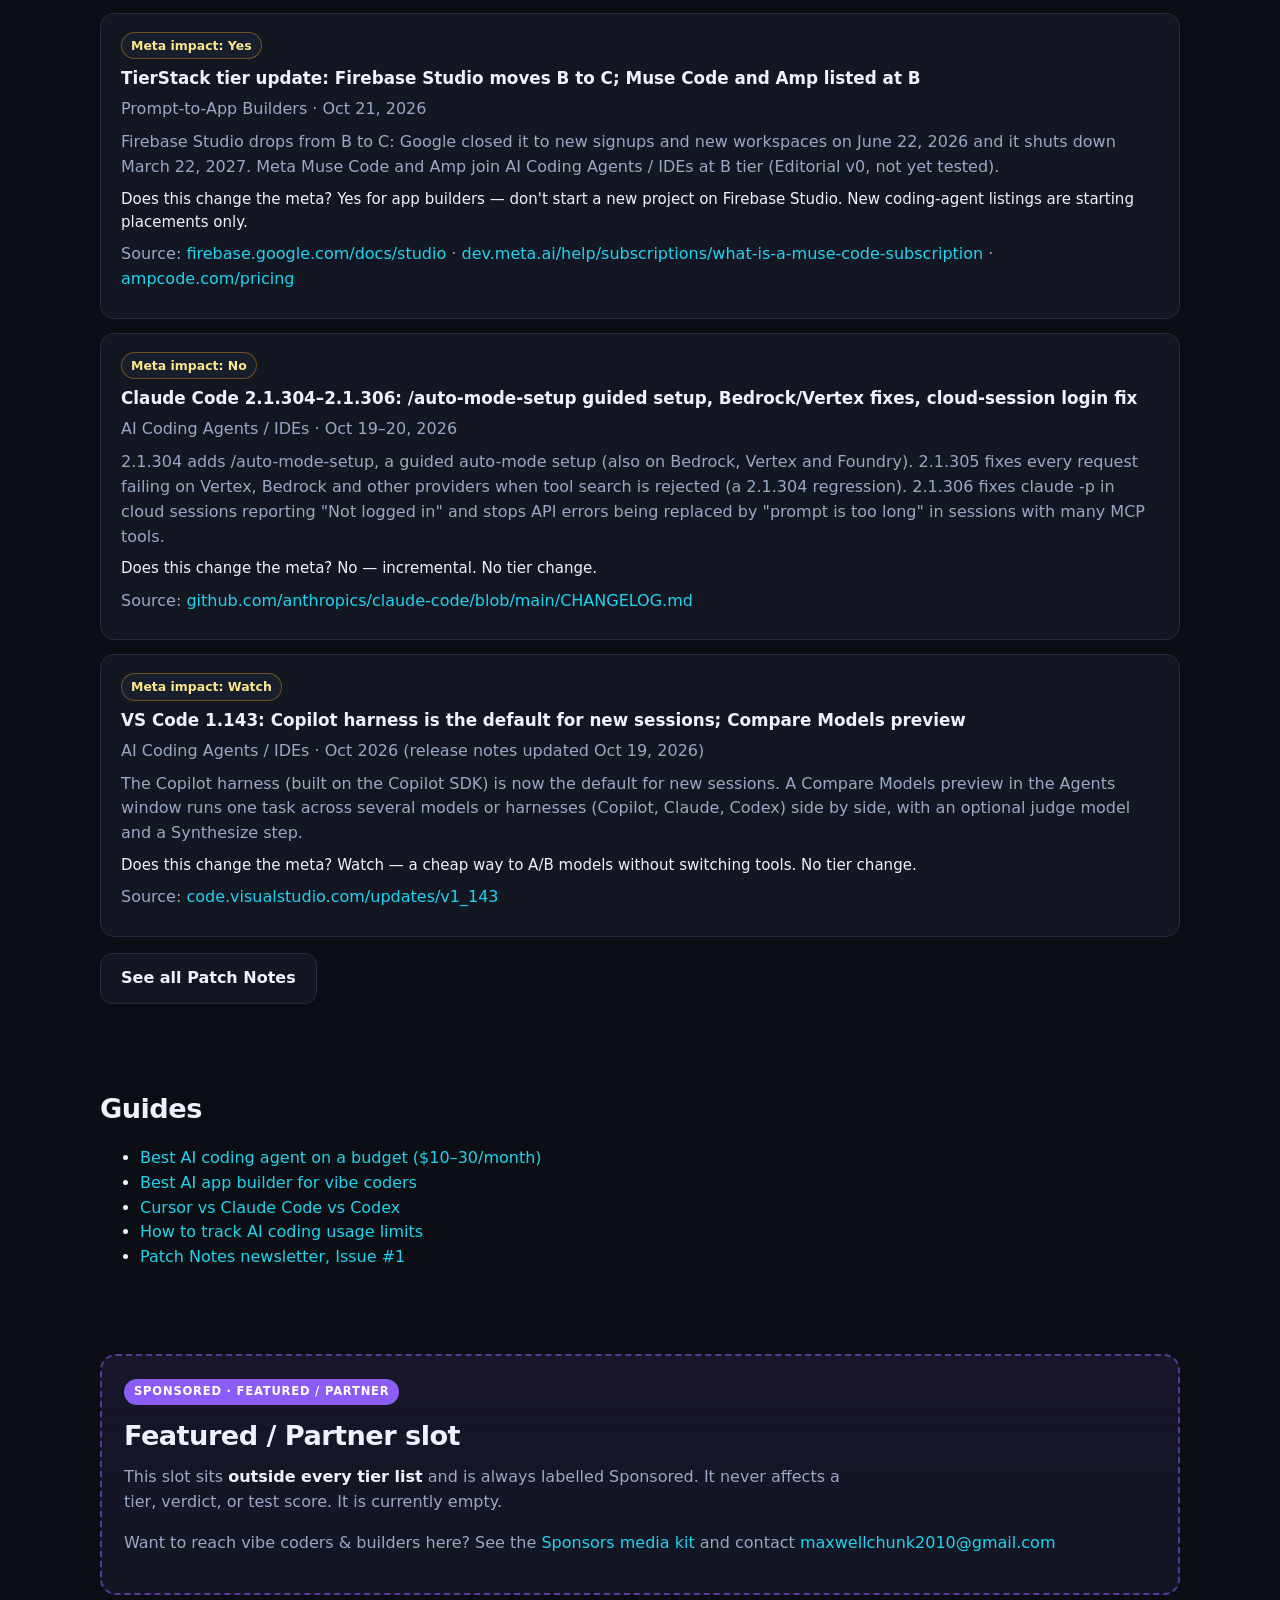
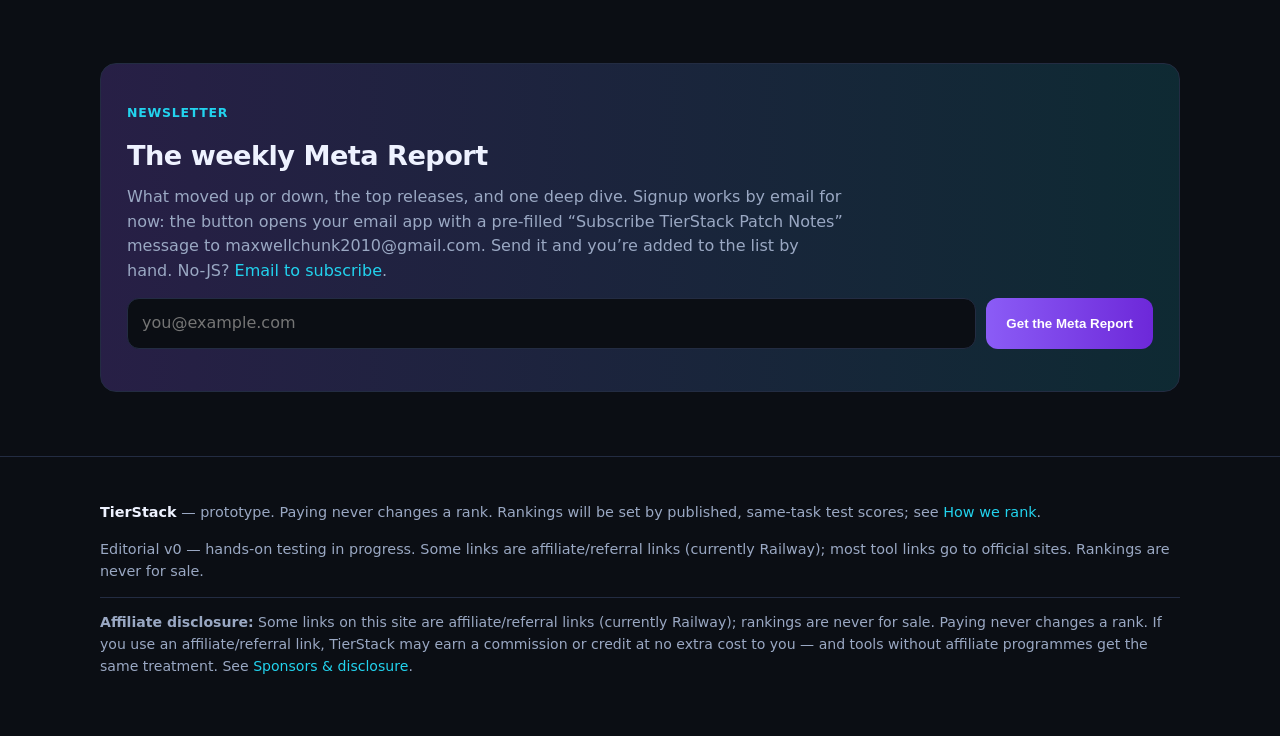
==== commit 4349fdca: "Publish newsletter Issue #1 web post and AI coding usage-limit trackers guide; homepage Guides secti" ====
--- a/index.html
+++ b/index.html
@@ -52,6 +52,17 @@
     <p style="margin-top:16px"><a class="btn ghost" href="releases.html">See all Patch Notes</a></p>
   </section>
 
+  <section id="guides">
+    <h2>Guides</h2>
+    <ul>
+      <li><a href="coding-agents-budget.html">Best AI coding agent on a budget ($10&ndash;30/month)</a></li>
+      <li><a href="best-ai-app-builder.html">Best AI app builder for vibe coders</a></li>
+      <li><a href="cursor-vs-claude-code-vs-codex.html">Cursor vs Claude Code vs Codex</a></li>
+      <li><a href="ai-coding-usage-limit-trackers.html">How to track AI coding usage limits</a></li>
+      <li><a href="newsletter/issue-1.html">Patch Notes newsletter, Issue #1</a></li>
+    </ul>
+  </section>
+
   <section id="featured-partner" aria-label="Featured partner">
     <div class="sponsor-slot">
       <span class="sponsor-label">Sponsored &middot; Featured / Partner</span>
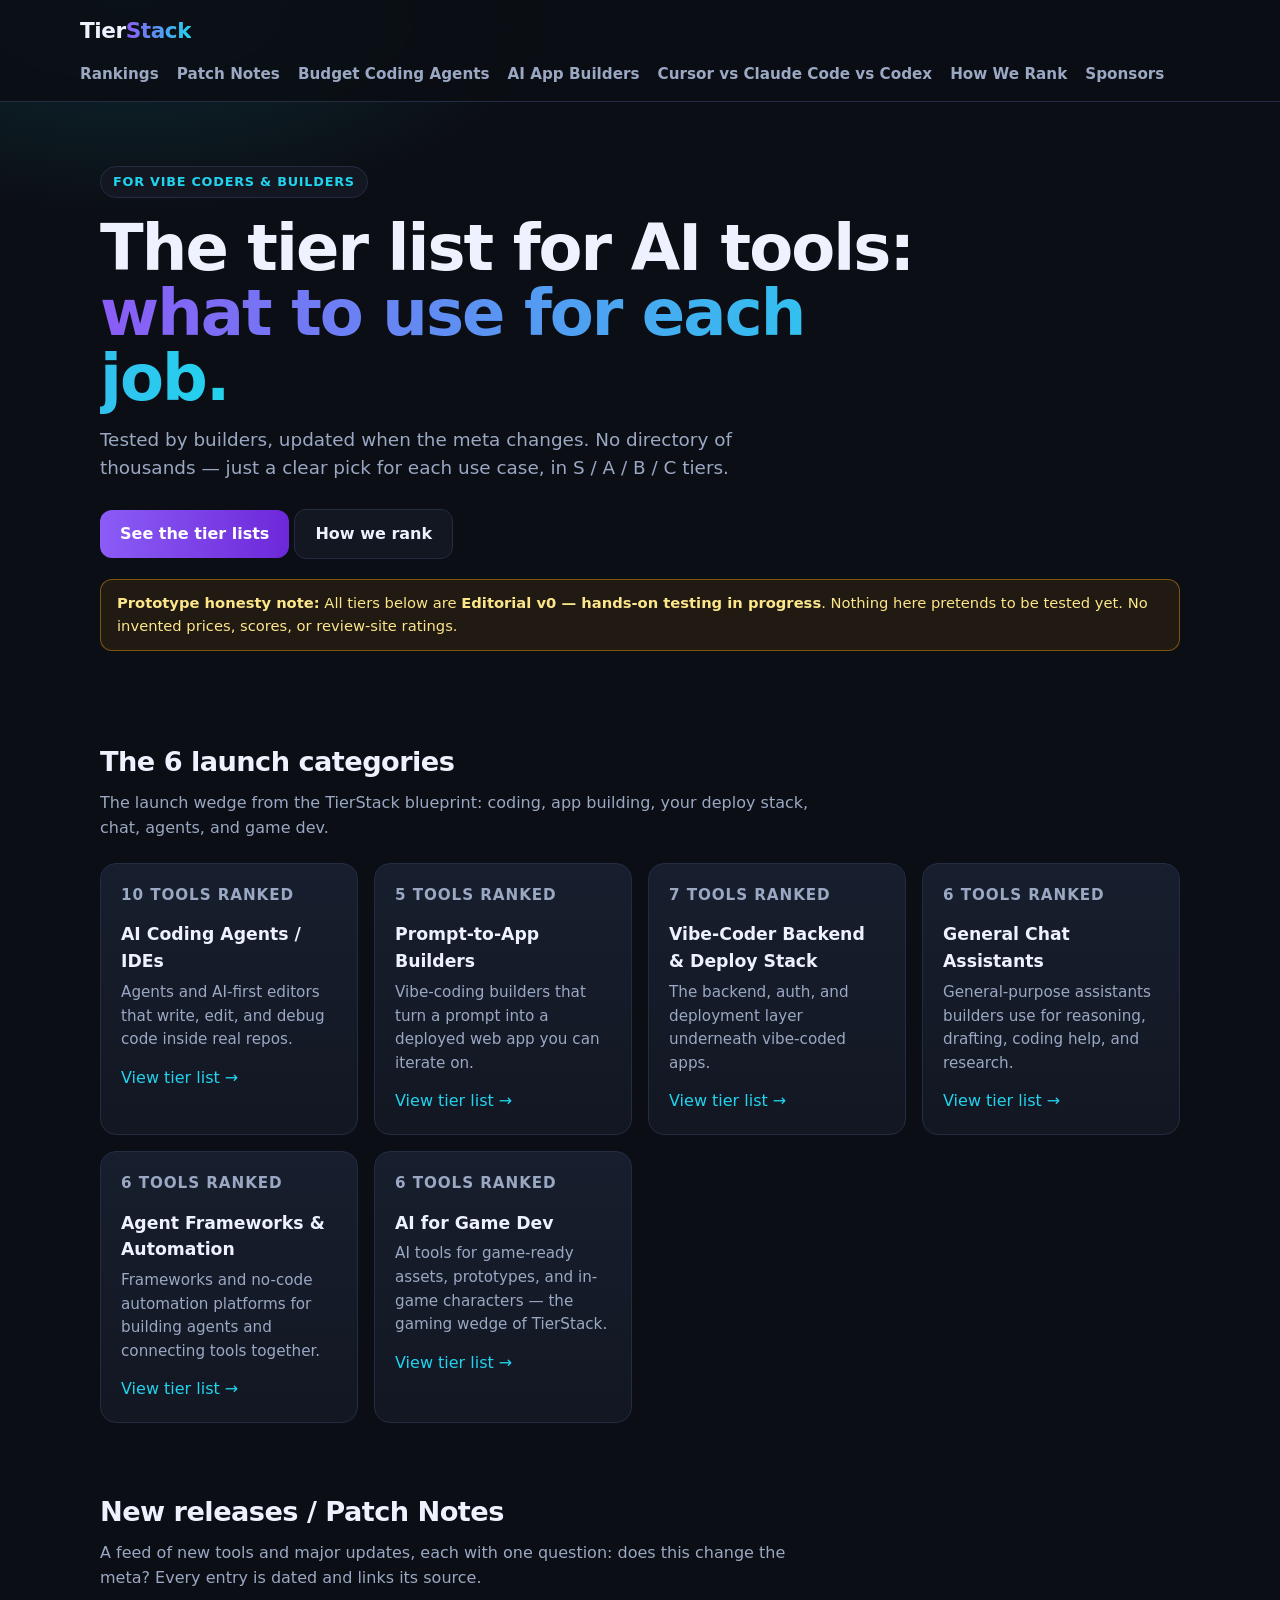
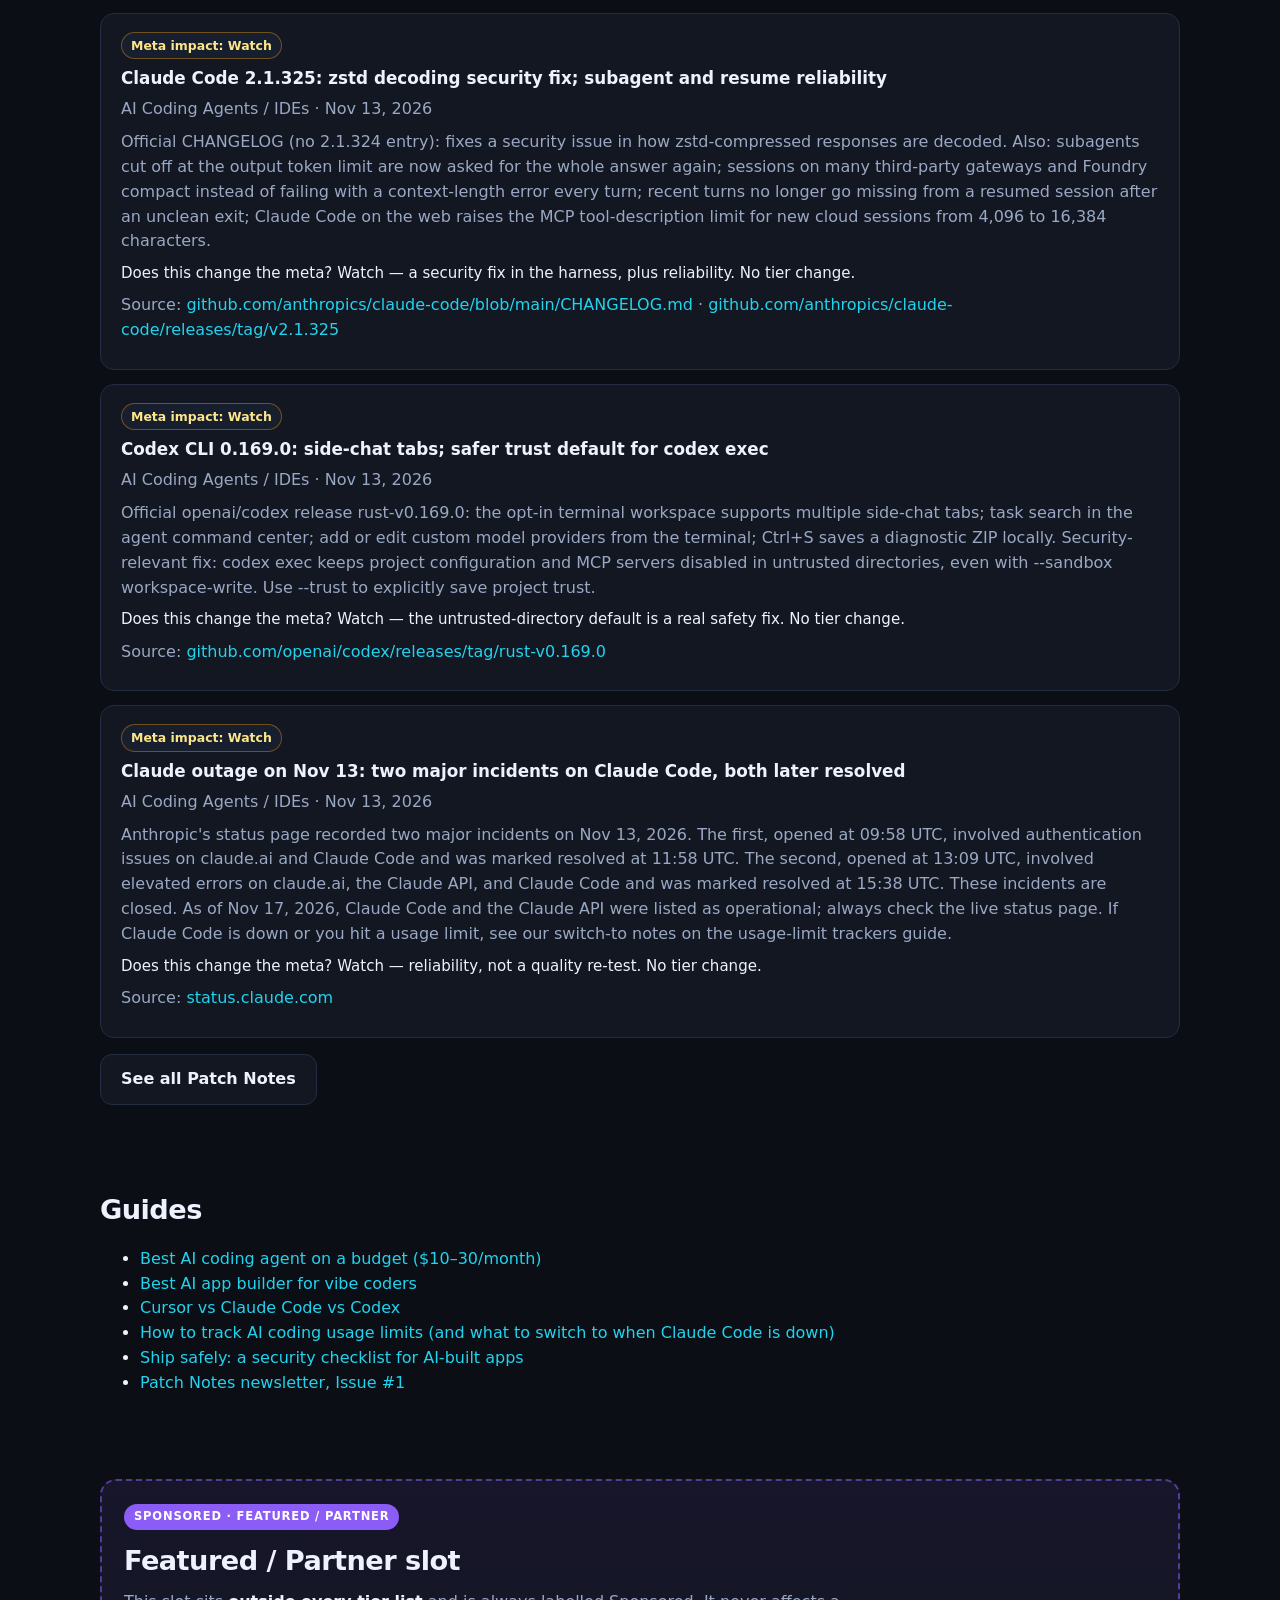
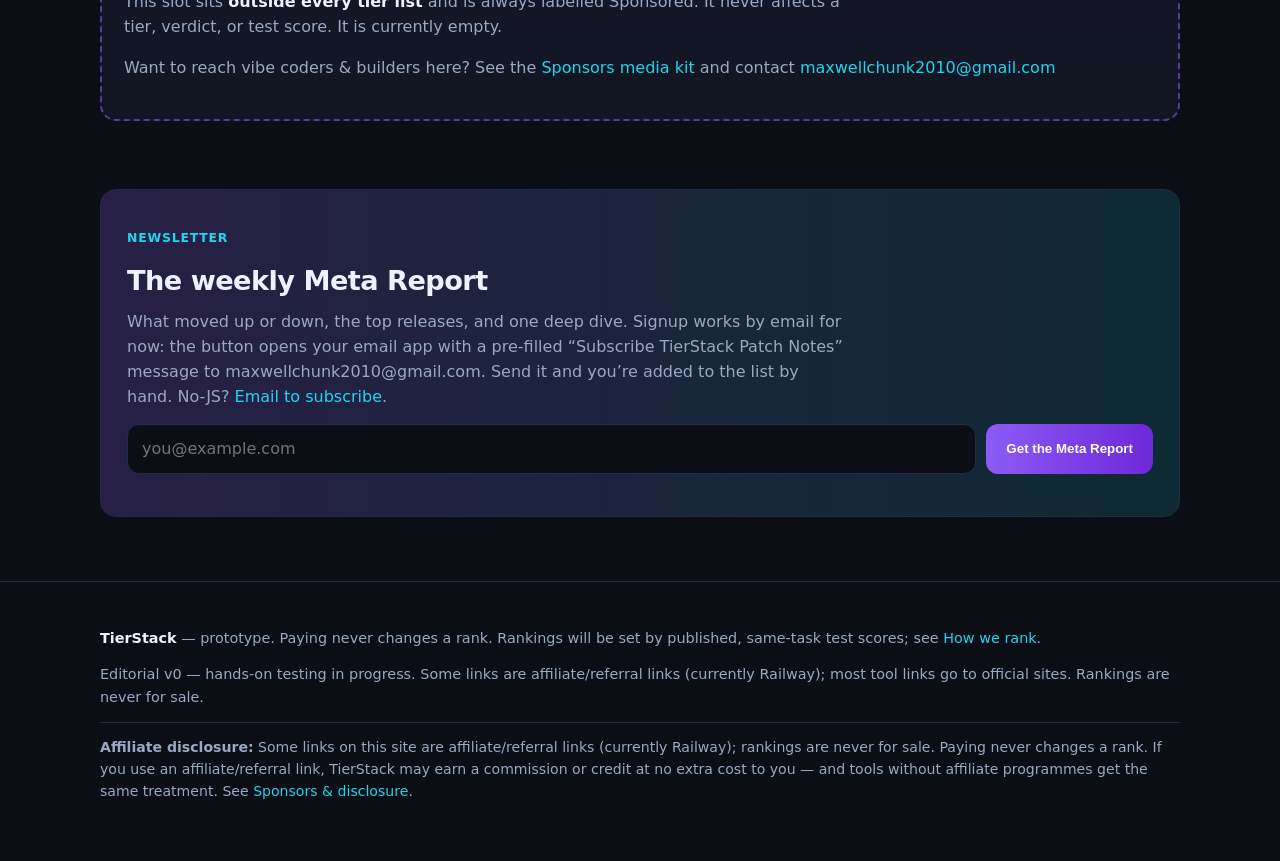
==== commit ac6322b2: "Publish Nov 12–16 Patch Notes, limits switch-to section, and Ship safely checklist Add eight verifie" ====
--- a/index.html
+++ b/index.html
@@ -58,7 +58,8 @@
       <li><a href="coding-agents-budget.html">Best AI coding agent on a budget ($10&ndash;30/month)</a></li>
       <li><a href="best-ai-app-builder.html">Best AI app builder for vibe coders</a></li>
       <li><a href="cursor-vs-claude-code-vs-codex.html">Cursor vs Claude Code vs Codex</a></li>
-      <li><a href="ai-coding-usage-limit-trackers.html">How to track AI coding usage limits</a></li>
+      <li><a href="ai-coding-usage-limit-trackers.html">How to track AI coding usage limits (and what to switch to when Claude Code is down)</a></li>
+      <li><a href="ship-safely.html">Ship safely: a security checklist for AI-built apps</a></li>
       <li><a href="newsletter/issue-1.html">Patch Notes newsletter, Issue #1</a></li>
     </ul>
   </section>
